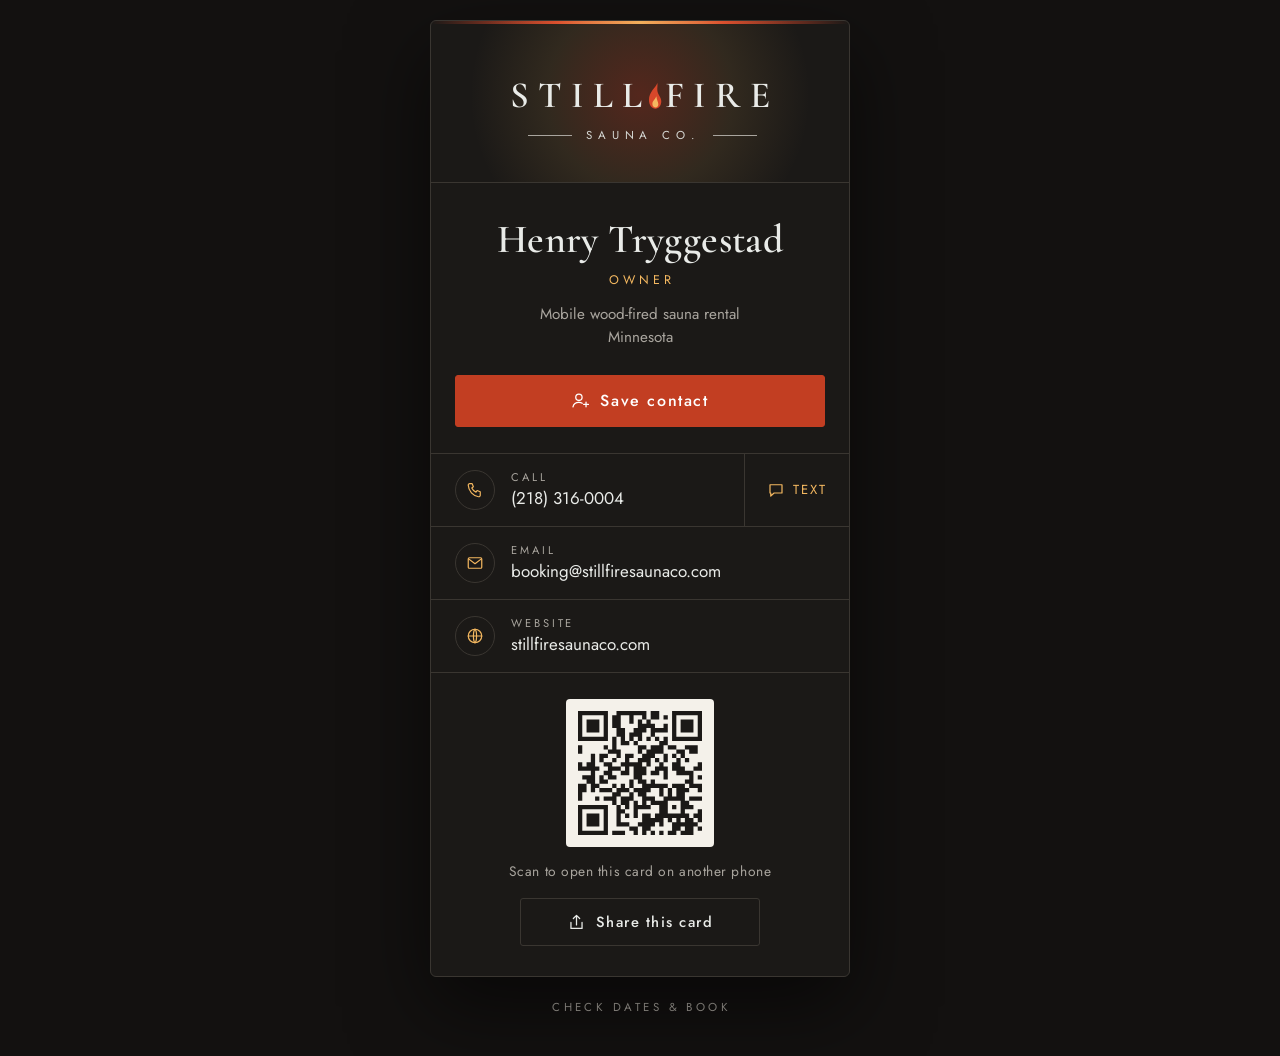
==== card/index.html @ 162c15a0 "Add Henry's digital business card at /card/ Logo-led card with call, text, email and website links, " ====
<!DOCTYPE html>
<html lang="en" data-theme="dark">
<head>
<meta charset="utf-8">
<meta name="viewport" content="width=device-width, initial-scale=1, viewport-fit=cover">
<title>Henry Tryggestad — Stillfire Sauna Co.</title>
<meta name="description" content="Henry Tryggestad, owner of Stillfire Sauna Co. Mobile wood-fired sauna rental in Minnesota. Call, text, email or save the contact.">
<meta property="og:type" content="profile">
<meta property="og:title" content="Henry Tryggestad — Stillfire Sauna Co.">
<meta property="og:description" content="Owner, Stillfire Sauna Co. Mobile wood-fired sauna rental in Minnesota.">
<meta property="og:url" content="https://stillfiresaunaco.com/card/">
<meta name="theme-color" content="#1B1917">
<link rel="canonical" href="https://stillfiresaunaco.com/card/">
<link rel="preconnect" href="https://fonts.googleapis.com">
<link rel="preconnect" href="https://fonts.gstatic.com" crossorigin>
<link rel="stylesheet" href="https://fonts.googleapis.com/css2?family=Cormorant+Garamond:wght@500;600&family=Jost:wght@400;500&display=swap">
<link rel="icon" href="data:image/svg+xml,%3Csvg xmlns=%27http://www.w3.org/2000/svg%27 viewBox=%27-36 -62 72 112%27%3E%3Cpath d=%27M10,-58 C4,-40 -24,-22 -24,10 C-24,32 -12,46 2,46 C16,46 26,34 26,16 C26,-2 12,-10 10,-28 C9,-38 12,-48 10,-58 Z%27 fill=%27%23D8472A%27/%3E%3Cpath d=%27M6,-4 C2,8 -10,15 -10,27 C-10,36 -4,41 3,41 C10,41 14,35 14,28 C14,18 7,11 6,-4 Z%27 fill=%27%23F4B860%27/%3E%3C/svg%3E">
<script>try{var t=localStorage.getItem("stillfire-theme");if(t==="dark"||t==="light")document.documentElement.setAttribute("data-theme",t);}catch(e){}</script>
<style>
:root {
  --ember: #D8472A; --ember-btn: #C23E22; --ember-btn-h: #A9351C; --amber: #F4B860;
  --serif: 'Cormorant Garamond', Georgia, 'Times New Roman', serif;
  --sans: 'Jost', system-ui, -apple-system, 'Segoe UI', Arial, sans-serif;
  /* dark (default for the card) */
  --page: #131110; --card: #1B1917; --fg: #E9EBE8; --soft: #D6D8D4; --mute: #A9A59E; --line: #3A3631;
  --accent: #F4B860; --row-h: #24211E; --glow: rgba(216, 71, 42, 0.30); --glow2: rgba(244, 184, 96, 0.10);
  --shadow: 0 30px 80px rgba(0, 0, 0, 0.55);
}
[data-theme="light"] {
  --page: #E9E1D3; --card: #FFFCF7; --fg: #1B1917; --soft: #4A4744; --mute: #6B6762; --line: #D6CCBC;
  --accent: #9A2E16; --row-h: #F7F2E9; --glow: rgba(216, 71, 42, 0.16); --glow2: rgba(244, 184, 96, 0.22);
  --shadow: 0 30px 70px rgba(60, 40, 20, 0.18);
}
* { box-sizing: border-box; }
html { -webkit-text-size-adjust: 100%; }
body {
  margin: 0; min-height: 100vh; min-height: 100dvh; background: var(--page); color: var(--fg);
  font-family: var(--sans); font-size: 1.0625rem; line-height: 1.5; -webkit-font-smoothing: antialiased;
  display: flex; flex-direction: column; align-items: center; justify-content: center;
  padding: max(20px, env(safe-area-inset-top)) 16px max(28px, env(safe-area-inset-bottom));
}
[hidden] { display: none !important; }
a { color: inherit; }
:focus-visible { outline: 2px solid var(--accent); outline-offset: 3px; }

.card {
  width: 100%; max-width: 420px; background: var(--card); border: 1px solid var(--line);
  border-radius: 6px; box-shadow: var(--shadow); overflow: hidden; position: relative;
}
/* thin ember line across the top edge, like foil on a printed card */
.card::before {
  content: ""; position: absolute; inset: 0 0 auto 0; height: 3px;
  background: linear-gradient(90deg, transparent, var(--ember) 30%, var(--amber) 50%, var(--ember) 70%, transparent);
}

/* logo */
.top { container-type: inline-size; position: relative; padding: 56px 24px 40px; text-align: center; border-bottom: 1px solid var(--line); overflow: hidden; }
.top::before {
  content: ""; position: absolute; left: 50%; top: 46%; width: 340px; height: 340px; transform: translate(-50%, -50%);
  background: radial-gradient(closest-side, var(--glow), var(--glow2) 55%, transparent 100%);
  animation: breathe 6s ease-in-out infinite; pointer-events: none;
}
@keyframes breathe { 0%, 100% { opacity: 0.75; transform: translate(-50%, -50%) scale(0.94); } 50% { opacity: 1; transform: translate(-50%, -50%) scale(1.04); } }
.logo { position: relative; display: inline-flex; flex-direction: column; align-items: center; gap: 16px; text-decoration: none; color: var(--fg); }
.logo-word {
  display: inline-flex; align-items: center; font-family: var(--serif); font-weight: 600;
  font-size: min(10cqw, 2.9rem); letter-spacing: 0.24em; padding-left: 0.24em; line-height: 1; white-space: nowrap;
}
.logo-word svg { width: 0.48em; height: 0.75em; margin: 0 0.04em 0 -0.14em; overflow: visible; }
.logo-word .inner { transform-origin: 2px 41px; animation: flicker 3.2s ease-in-out infinite; }
@keyframes flicker { 0%, 100% { transform: scale(1, 1); } 35% { transform: scale(0.94, 1.07); } 65% { transform: scale(1.05, 0.95); } }
.logo-sub { display: flex; align-items: center; gap: 14px; font-size: 0.72rem; letter-spacing: 0.5em; padding-left: 0.5em; line-height: 1; color: var(--soft); }
.logo-sub i { display: block; width: 44px; height: 1px; background: var(--mute); }

/* person */
.who { padding: 34px 24px 26px; text-align: center; }
.who h1 { font-family: var(--serif); font-weight: 600; font-size: clamp(2rem, 9vw, 2.5rem); line-height: 1.1; letter-spacing: 0.01em; margin: 0 0 10px; }
.role { font-size: 0.78rem; letter-spacing: 0.34em; padding-left: 0.34em; text-transform: uppercase; color: var(--accent); margin: 0; }
.line { color: var(--mute); font-size: 0.95rem; margin: 14px 0 0; text-wrap: balance; }

/* save */
.actions { padding: 0 24px 26px; display: grid; gap: 10px; }
.btn {
  display: flex; align-items: center; justify-content: center; gap: 10px; min-height: 52px; padding: 12px 20px; border-radius: 3px;
  border: 1px solid var(--ember-btn); background: var(--ember-btn); color: #fff; font: 500 1rem var(--sans); letter-spacing: 0.1em;
  text-decoration: none; cursor: pointer; width: 100%;
}
.btn:hover { background: var(--ember-btn-h); border-color: var(--ember-btn-h); }
.btn.ghost { background: transparent; border-color: var(--line); color: var(--fg); }
.btn.ghost:hover { border-color: var(--accent); color: var(--accent); background: transparent; }
.btn svg { width: 19px; height: 19px; flex: none; }

/* contact rows */
.rows { list-style: none; margin: 0; padding: 0; border-top: 1px solid var(--line); }
.rows li + li { border-top: 1px solid var(--line); }
.row { display: flex; align-items: center; gap: 16px; padding: 15px 24px; min-height: 68px; text-decoration: none; color: var(--fg); transition: background 0.2s ease; }
.row:hover { background: var(--row-h); }
.ico { flex: none; width: 40px; height: 40px; border: 1px solid var(--line); border-radius: 50%; display: grid; place-items: center; color: var(--accent); }
.ico svg { width: 18px; height: 18px; }
.txt { min-width: 0; flex: 1; display: flex; flex-direction: column; }
.lbl { font-size: 0.7rem; letter-spacing: 0.26em; text-transform: uppercase; color: var(--mute); }
.val { font-size: clamp(0.86rem, 4.1vw, 1.06rem); overflow-wrap: anywhere; }
.split { display: flex; }
.split .row { flex: 1; }
.split .side { flex: none; padding: 15px 22px; border-left: 1px solid var(--line); font-size: 0.82rem; letter-spacing: 0.16em; text-transform: uppercase; color: var(--accent); gap: 8px; }

/* share */
.share { border-top: 1px solid var(--line); padding: 26px 24px 30px; text-align: center; }
.qr { width: 148px; height: 148px; padding: 12px; background: #F4F1EA; border-radius: 4px; margin: 0 auto 14px; display: block; }
.share p { margin: 0 0 16px; font-size: 0.86rem; letter-spacing: 0.04em; color: var(--mute); }
.share .btn { max-width: 240px; margin: 0 auto; min-height: 46px; font-size: 0.92rem; }

.foot { margin-top: 22px; font-size: 0.72rem; letter-spacing: 0.3em; padding-left: 0.3em; text-transform: uppercase; color: var(--mute); text-align: center; }
.foot a { text-decoration: none; }
.foot a:hover { color: var(--accent); }

@media (max-width: 350px) {
  .who, .actions, .share { padding-left: 16px; padding-right: 16px; }
  .row { padding-left: 16px; padding-right: 16px; gap: 12px; }
  .split .side { padding: 15px 16px; }
  .who h1 { font-size: 1.75rem; }
}
@media (prefers-reduced-motion: reduce) { .top::before, .logo-word .inner { animation: none; } }
@media print { body { background: #fff; } .card { box-shadow: none; } .share .btn, .actions { display: none; } }
</style>
</head>
<body>

<main class="card">

  <div class="top">
    <a class="logo" href="https://stillfiresaunaco.com" aria-label="Stillfire Sauna Co. website">
      <span class="logo-word" aria-hidden="true">STILL<svg viewBox="-36 -62 72 112"><path d="M10,-58 C4,-40 -24,-22 -24,10 C-24,32 -12,46 2,46 C16,46 26,34 26,16 C26,-2 12,-10 10,-28 C9,-38 12,-48 10,-58 Z" fill="#D8472A"/><path class="inner" d="M6,-4 C2,8 -10,15 -10,27 C-10,36 -4,41 3,41 C10,41 14,35 14,28 C14,18 7,11 6,-4 Z" fill="#F4B860"/></svg>FIRE</span>
      <span class="logo-sub" aria-hidden="true"><i></i>SAUNA CO.<i></i></span>
    </a>
  </div>

  <div class="who">
    <h1>Henry Tryggestad</h1>
    <p class="role">Owner</p>
    <p class="line">Mobile wood-fired sauna rental<br>Minnesota</p>
  </div>

  <div class="actions">
    <a class="btn" href="henry-tryggestad.vcf" download="Henry Tryggestad.vcf">
      <svg viewBox="0 0 24 24" fill="none" stroke="currentColor" stroke-width="1.6" stroke-linecap="round" stroke-linejoin="round" aria-hidden="true"><circle cx="10" cy="8" r="4"/><path d="M2.5 20c.8-3.6 3.8-5.5 7.5-5.5 1.6 0 3 .3 4.200 1"/><path d="M19 14v6M16 17h6"/></svg>
      Save contact
    </a>
  </div>

  <ul class="rows">
    <li class="split">
      <a class="row" href="tel:+12183160004">
        <span class="ico" aria-hidden="true"><svg viewBox="0 0 24 24" fill="none" stroke="currentColor" stroke-width="1.6" stroke-linecap="round" stroke-linejoin="round"><path d="M5 3.5h3.2l1.6 4.200-2.100 1.500a12 12 0 0 0 5.600 5.600l1.500-2.100 4.200 1.600V19a2 2 0 0 1-2.200 2A16.500 16.500 0 0 1 3 5.700 2 2 0 0 1 5 3.500z"/></svg></span>
        <span class="txt"><span class="lbl">Call</span><span class="val" style="white-space:nowrap">(218) 316-0004</span></span>
      </a>
      <a class="row side" href="sms:+12183160004" aria-label="Text (218) 316-0004">
        <svg style="width:18px;height:18px;flex:none" viewBox="0 0 24 24" fill="none" stroke="currentColor" stroke-width="1.6" stroke-linecap="round" stroke-linejoin="round" aria-hidden="true"><path d="M4 5h16v11H9.500L5 20v-4H4z"/></svg>Text
      </a>
    </li>
    <li>
      <a class="row" href="mailto:booking@stillfiresaunaco.com">
        <span class="ico" aria-hidden="true"><svg viewBox="0 0 24 24" fill="none" stroke="currentColor" stroke-width="1.6" stroke-linecap="round" stroke-linejoin="round"><rect x="3" y="5" width="18" height="14" rx="1.500"/><path d="m3.500 6.500 8.500 6.500 8.500-6.500"/></svg></span>
        <span class="txt"><span class="lbl">Email</span><span class="val">booking@stillfiresaunaco.com</span></span>
      </a>
    </li>
    <li>
      <a class="row" href="https://stillfiresaunaco.com">
        <span class="ico" aria-hidden="true"><svg viewBox="0 0 24 24" fill="none" stroke="currentColor" stroke-width="1.6" stroke-linecap="round" stroke-linejoin="round"><circle cx="12" cy="12" r="9"/><path d="M3 12h18M12 3c2.800 2.500 2.800 15.500 0 18M12 3c-2.800 2.500-2.800 15.500 0 18"/></svg></span>
        <span class="txt"><span class="lbl">Website</span><span class="val">stillfiresaunaco.com</span></span>
      </a>
    </li>

    <!-- FACEBOOK and INSTAGRAM: when the accounts exist, put each address in the href
         and delete the word "hidden" from that <li>. The row then shows on the card. -->
    <li hidden>
      <a class="row" href="https://www.facebook.com/YOUR-PAGE" rel="me">
        <span class="ico" aria-hidden="true"><svg viewBox="0 0 24 24" fill="none" stroke="currentColor" stroke-width="1.6" stroke-linecap="round" stroke-linejoin="round"><path d="M14.500 21v-8h2.700l.5-3.200h-3.200V7.700c0-1 .4-1.700 1.800-1.700h1.500V3.200C17.300 3.100 16.400 3 15.400 3 13 3 11.300 4.500 11.300 7.300v2.500H8.500V13h2.800v8z"/></svg></span>
        <span class="txt"><span class="lbl">Facebook</span><span class="val">Stillfire Sauna Co.</span></span>
      </a>
    </li>
    <li hidden>
      <a class="row" href="https://www.instagram.com/YOUR-HANDLE" rel="me">
        <span class="ico" aria-hidden="true"><svg viewBox="0 0 24 24" fill="none" stroke="currentColor" stroke-width="1.6" stroke-linecap="round" stroke-linejoin="round"><rect x="3.500" y="3.500" width="17" height="17" rx="4.500"/><circle cx="12" cy="12" r="4"/><circle cx="17" cy="7" r="0.6" fill="currentColor"/></svg></span>
        <span class="txt"><span class="lbl">Instagram</span><span class="val">@YOUR-HANDLE</span></span>
      </a>
    </li>
  </ul>

  <div class="share">
    <img class="qr" src="qr.svg" width="148" height="148" alt="QR code that opens this card: stillfiresaunaco.com/card">
    <p>Scan to open this card on another phone</p>
    <button class="btn ghost" type="button" id="shareBtn">
      <svg viewBox="0 0 24 24" fill="none" stroke="currentColor" stroke-width="1.6" stroke-linecap="round" stroke-linejoin="round" aria-hidden="true"><path d="M12 15V3.500M8 7l4-4 4 4M5 12v7.500h14V12"/></svg>
      <span id="shareLabel">Share this card</span>
    </button>
  </div>

</main>

<p class="foot"><a href="https://stillfiresaunaco.com/#book">Check dates &amp; book</a></p>

<script>
(function () {
  var btn = document.getElementById("shareBtn"), label = document.getElementById("shareLabel");
  var url = "https://stillfiresaunaco.com/card/";
  function flash(text) { label.textContent = text; setTimeout(function () { label.textContent = "Share this card"; }, 2200); }
  btn.addEventListener("click", function () {
    if (navigator.share) {
      navigator.share({ title: "Henry Tryggestad — Stillfire Sauna Co.", text: "Henry Tryggestad, Stillfire Sauna Co.", url: url }).catch(function () {});
    } else if (navigator.clipboard && navigator.clipboard.writeText) {
      navigator.clipboard.writeText(url).then(function () { flash("Link copied"); }, function () { flash(url.replace("https://", "")); });
    } else { flash(url.replace("https://", "")); }
  });
})();
</script>
</body>
</html>
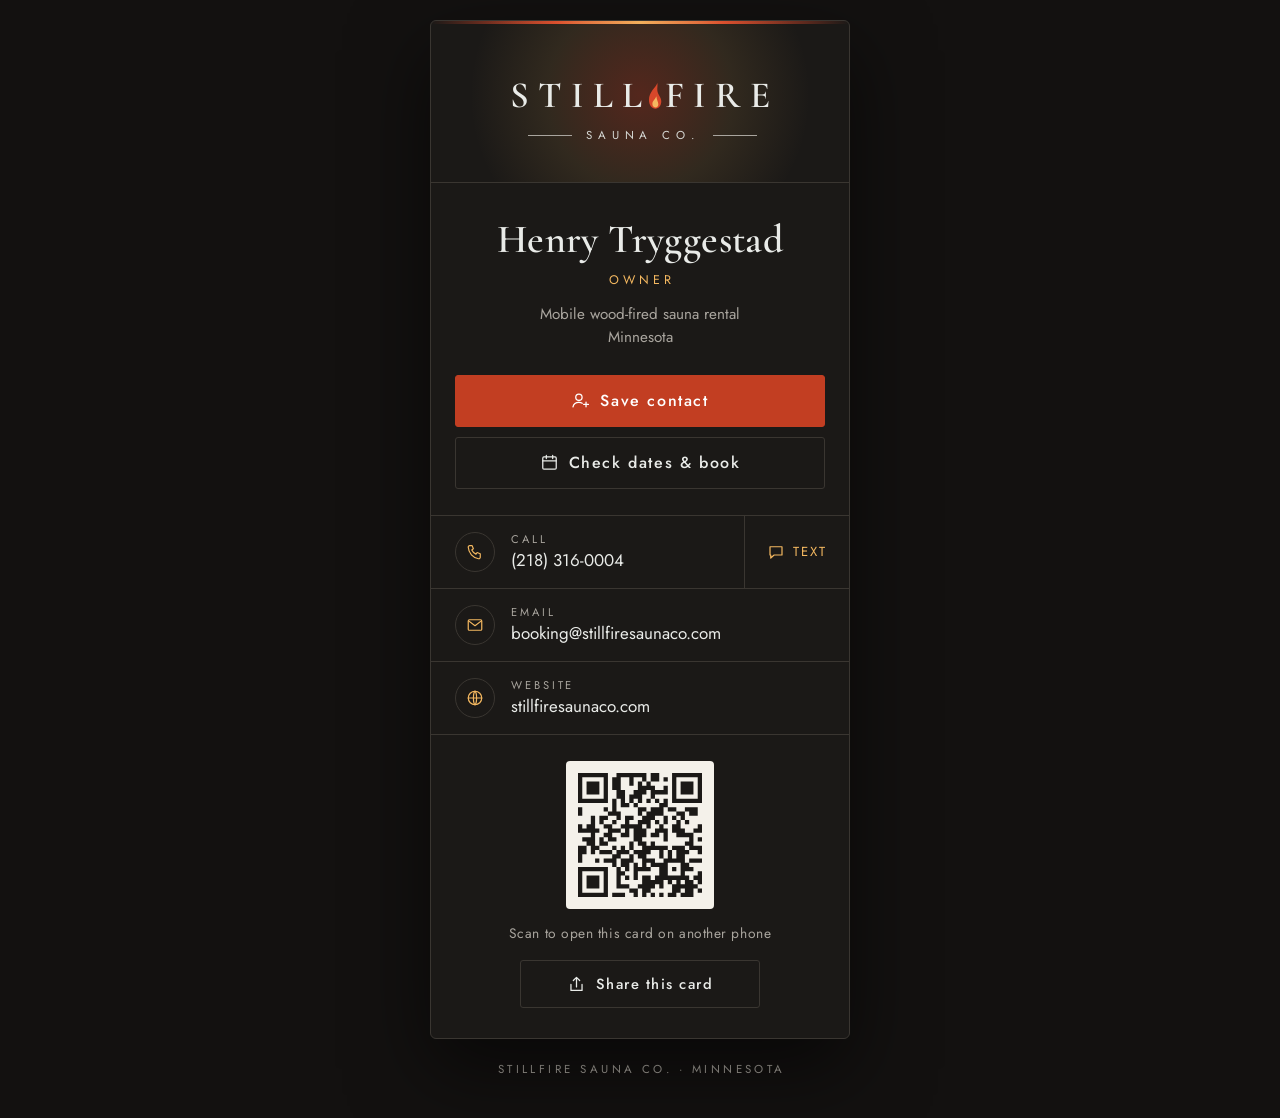
==== commit e79c9f0b: "Card: make Check dates & book a full button under Save contact Co-Authored-By: Claude Fable 5.2 <nor" ====
--- a/card/index.html
+++ b/card/index.html
@@ -111,8 +111,6 @@
 .share .btn { max-width: 240px; margin: 0 auto; min-height: 46px; font-size: 0.92rem; }
 
 .foot { margin-top: 22px; font-size: 0.72rem; letter-spacing: 0.3em; padding-left: 0.3em; text-transform: uppercase; color: var(--mute); text-align: center; }
-.foot a { text-decoration: none; }
-.foot a:hover { color: var(--accent); }
 
 @media (max-width: 350px) {
   .who, .actions, .share { padding-left: 16px; padding-right: 16px; }
@@ -145,6 +143,10 @@
     <a class="btn" href="henry-tryggestad.vcf" download="Henry Tryggestad.vcf">
       <svg viewBox="0 0 24 24" fill="none" stroke="currentColor" stroke-width="1.6" stroke-linecap="round" stroke-linejoin="round" aria-hidden="true"><circle cx="10" cy="8" r="4"/><path d="M2.5 20c.8-3.6 3.8-5.5 7.5-5.5 1.6 0 3 .3 4.200 1"/><path d="M19 14v6M16 17h6"/></svg>
       Save contact
+    </a>
+    <a class="btn ghost" href="https://stillfiresaunaco.com/#book">
+      <svg viewBox="0 0 24 24" fill="none" stroke="currentColor" stroke-width="1.6" stroke-linecap="round" stroke-linejoin="round" aria-hidden="true"><rect x="3.5" y="5" width="17" height="15.5" rx="1.5"/><path d="M3.5 10h17M8 3v4M16 3v4"/></svg>
+      Check dates &amp; book
     </a>
   </div>
 
@@ -198,7 +200,7 @@
 
 </main>
 
-<p class="foot"><a href="https://stillfiresaunaco.com/#book">Check dates &amp; book</a></p>
+<p class="foot">Stillfire Sauna Co. · Minnesota</p>
 
 <script>
 (function () {
